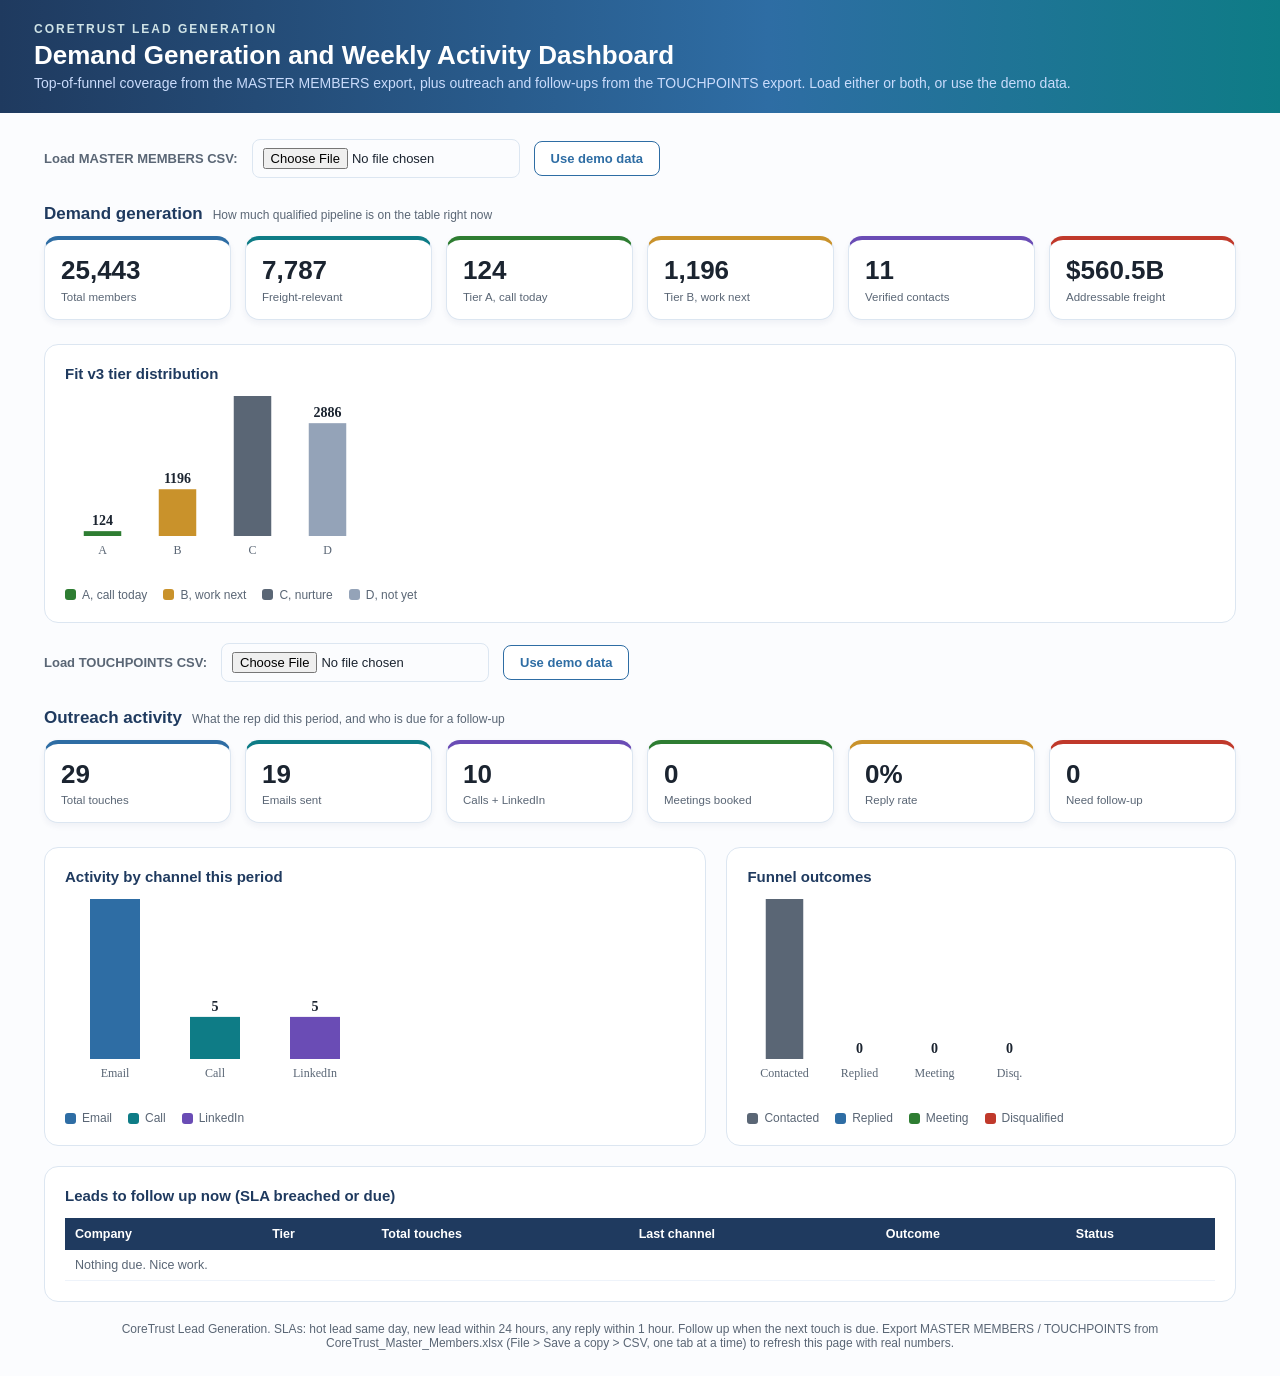
==== coretrust-leadgen/dashboard/CoreTrust_Activity_Dashboard.html @ 878b8ee4 "Add CoreTrust lead generation tracker, scoring pipeline, and Copilot agent kit Builds out the CoreTr" ====
<!DOCTYPE html><html lang="en"><head><meta charset="utf-8"/><meta name="viewport" content="width=device-width,initial-scale=1"/><title>CoreTrust Lead Gen, Weekly Activity Dashboard</title><style>
:root{--navy:#1F3A5F;--blue:#2E6DA4;--teal:#0E7C86;--purp:#6A4CB5;--green:#2E7D32;--gold:#C9922B;--red:#C0392B;--grey:#5A6675;--paper:#FBFCFE;--line:#DCE6F1}
*{box-sizing:border-box;margin:0;padding:0}body{font-family:'Segoe UI',Arial,sans-serif;background:var(--paper);color:#1B2430}
header{background:linear-gradient(90deg,var(--navy),var(--blue) 60%,var(--teal));color:#fff;padding:22px 34px}
header .k{font-size:12px;letter-spacing:2px;color:#CFE3E6;font-weight:700}header h1{font-size:26px;margin-top:4px}header .sub{color:#CADCFC;font-size:14px;margin-top:4px}
.wrap{max-width:1240px;margin:0 auto;padding:26px 24px}.bar{display:flex;gap:14px;flex-wrap:wrap;align-items:center;margin-bottom:16px}
.bar label{font-size:13px;color:var(--grey);font-weight:600}.bar input,.bar select{padding:8px 10px;border:1px solid var(--line);border-radius:8px;font-size:13px}
.btn{background:var(--blue);color:#fff;border:none;padding:9px 16px;border-radius:8px;font-weight:700;font-size:13px;cursor:pointer}.btn.ghost{background:#fff;color:var(--blue);border:1px solid var(--blue)}
.section-h{display:flex;align-items:baseline;gap:10px;margin:26px 0 12px}.section-h h2{font-size:17px;color:var(--navy)}.section-h span{font-size:12px;color:var(--grey)}
.kpis{display:grid;grid-template-columns:repeat(6,1fr);gap:14px;margin-bottom:24px}.kpi{background:#fff;border:1px solid var(--line);border-radius:14px;padding:16px;box-shadow:0 3px 6px rgba(31,58,95,.06)}
.kpi .v{font-size:26px;font-weight:800;line-height:1.1}.kpi .l{font-size:11.5px;color:var(--grey);margin-top:6px}
.kpi.b{border-top:4px solid var(--blue)}.kpi.t{border-top:4px solid var(--teal)}.kpi.p{border-top:4px solid var(--purp)}.kpi.g{border-top:4px solid var(--green)}.kpi.o{border-top:4px solid var(--gold)}.kpi.r{border-top:4px solid var(--red)}
.grid{display:grid;grid-template-columns:1.3fr 1fr;gap:20px}.card{background:#fff;border:1px solid var(--line);border-radius:14px;padding:20px;margin-bottom:20px}.card h3{font-size:15px;color:var(--navy);margin-bottom:14px}
.legend{display:flex;gap:16px;font-size:12px;color:var(--grey);margin-top:8px;flex-wrap:wrap}.legend span{display:inline-flex;align-items:center;gap:6px}.dot{width:11px;height:11px;border-radius:3px;display:inline-block}
table{width:100%;border-collapse:collapse;font-size:12.5px}th{background:var(--navy);color:#fff;text-align:left;padding:9px 10px;font-weight:700}td{padding:8px 10px;border-bottom:1px solid #EEF3FA}tr:nth-child(even) td{background:#F7FAFD}
.tag{display:inline-block;padding:2px 9px;border-radius:10px;font-size:11px;font-weight:700;color:#fff}.follow{color:var(--red);font-weight:800}.foot{color:var(--grey);font-size:12px;margin-top:18px;text-align:center}
@media(max-width:900px){.kpis{grid-template-columns:repeat(2,1fr)}.grid{grid-template-columns:1fr}}</style></head><body>
<header><div class="k">CORETRUST LEAD GENERATION</div><h1>Demand Generation and Weekly Activity Dashboard</h1><div class="sub">Top-of-funnel coverage from the MASTER MEMBERS export, plus outreach and follow-ups from the TOUCHPOINTS export. Load either or both, or use the demo data.</div></header>
<div class="wrap">

<div class="bar"><label>Load MASTER MEMBERS CSV:</label><input type="file" id="fileMaster" accept=".csv"/><button class="btn ghost" onclick="loadDemoMaster()">Use demo data</button></div>
<div class="section-h"><h2>Demand generation</h2><span>How much qualified pipeline is on the table right now</span></div>
<div class="kpis" id="kpisDemand"></div>
<div class="card"><h3>Fit v3 tier distribution</h3><canvas id="tierDist" height="180"></canvas><div class="legend"><span><i class="dot" style="background:#2E7D32"></i>A, call today</span><span><i class="dot" style="background:#C9922B"></i>B, work next</span><span><i class="dot" style="background:#5A6675"></i>C, nurture</span><span><i class="dot" style="background:#94a3b8"></i>D, not yet</span></div></div>

<div class="bar"><label>Load TOUCHPOINTS CSV:</label><input type="file" id="fileTouch" accept=".csv"/><button class="btn ghost" onclick="loadDemoTouch()">Use demo data</button></div>
<div class="section-h"><h2>Outreach activity</h2><span>What the rep did this period, and who is due for a follow-up</span></div>
<div class="kpis" id="kpis"></div><div class="grid">
<div class="card"><h3>Activity by channel this period</h3><canvas id="chan" height="200"></canvas><div class="legend"><span><i class="dot" style="background:#2E6DA4"></i>Email</span><span><i class="dot" style="background:#0E7C86"></i>Call</span><span><i class="dot" style="background:#6A4CB5"></i>LinkedIn</span></div></div>
<div class="card"><h3>Funnel outcomes</h3><canvas id="funnel" height="200"></canvas><div class="legend"><span><i class="dot" style="background:#5A6675"></i>Contacted</span><span><i class="dot" style="background:#2E6DA4"></i>Replied</span><span><i class="dot" style="background:#2E7D32"></i>Meeting</span><span><i class="dot" style="background:#C0392B"></i>Disqualified</span></div></div></div>
<div class="card"><h3>Leads to follow up now (SLA breached or due)</h3><table id="tbl"><thead><tr><th>Company</th><th>Tier</th><th>Total touches</th><th>Last channel</th><th>Outcome</th><th>Status</th></tr></thead><tbody></tbody></table></div>
<div class="foot">CoreTrust Lead Generation. SLAs: hot lead same day, new lead within 24 hours, any reply within 1 hour. Follow up when the next touch is due. Export MASTER MEMBERS / TOUCHPOINTS from CoreTrust_Master_Members.xlsx (File &gt; Save a copy &gt; CSV, one tab at a time) to refresh this page with real numbers.</div>
</div>
<script>
const TOUCH_SEED=[{"company": "American Tire Distributors", "tier": "A", "emails": 1, "calls": 0, "linkedin": 0, "outcome": "contacted", "channel": "Email", "days": 1}, {"company": "Solenis LLC", "tier": "A", "emails": 2, "calls": 1, "linkedin": 1, "outcome": "contacted", "channel": "Call", "days": 2}, {"company": "BlueTriton Brands", "tier": "A", "emails": 3, "calls": 0, "linkedin": 0, "outcome": "contacted", "channel": "Email", "days": 2}, {"company": "US Foods", "tier": "A", "emails": 1, "calls": 1, "linkedin": 1, "outcome": "contacted", "channel": "LinkedIn", "days": 3}, {"company": "Genuine Parts Company", "tier": "A", "emails": 2, "calls": 0, "linkedin": 0, "outcome": "contacted", "channel": "Call", "days": 4}, {"company": "Ecolab Inc.", "tier": "A", "emails": 3, "calls": 1, "linkedin": 1, "outcome": "contacted", "channel": "Email", "days": 1}, {"company": "Stryker Corporation", "tier": "A", "emails": 1, "calls": 0, "linkedin": 0, "outcome": "contacted", "channel": "Call", "days": 3}, {"company": "Berry Global", "tier": "A", "emails": 2, "calls": 1, "linkedin": 1, "outcome": "contacted", "channel": "Email", "days": 4}, {"company": "Parker-Hannifin", "tier": "A", "emails": 3, "calls": 0, "linkedin": 0, "outcome": "contacted", "channel": "LinkedIn", "days": 5}, {"company": "Kubota North America", "tier": "B", "emails": 1, "calls": 1, "linkedin": 1, "outcome": "contacted", "channel": "Call", "days": 2}];
const MASTER_SEED={total:25443,freight:7787,tierA:124,tierB:1196,tierC:3581,tierD:2886,verified:11,addressable:560493633821};
let DATA=[],MDATA=null;
function tc(t){return {A:'#2E7D32',B:'#C9922B',C:'#5A6675',D:'#94a3b8'}[t]||'#5A6675';}
function money(n){if(n>=1e9)return '$'+(n/1e9).toFixed(1)+'B';if(n>=1e6)return '$'+(n/1e6).toFixed(0)+'M';if(n>=1e3)return '$'+(n/1e3).toFixed(0)+'K';return '$'+Math.round(n);}
function loadDemoTouch(){DATA=TOUCH_SEED.slice();render();}
function loadDemoMaster(){MDATA=Object.assign({},MASTER_SEED);renderDemand();}
document.getElementById('fileTouch').addEventListener('change',e=>{const f=e.target.files[0];if(!f)return;const r=new FileReader();r.onload=ev=>{DATA=pc(ev.target.result);render();};r.readAsText(f);});
document.getElementById('fileMaster').addEventListener('change',e=>{const f=e.target.files[0];if(!f)return;const r=new FileReader();r.onload=ev=>{MDATA=pm(ev.target.result);renderDemand();};r.readAsText(f);});
function splitCsvLine(line){const out=[];let cur='',inQ=false;for(let i=0;i<line.length;i++){const c=line[i];if(c==='"'){if(inQ&&line[i+1]==='"'){cur+='"';i++;}else inQ=!inQ;}else if(c===','&&!inQ){out.push(cur);cur='';}else cur+=c;}out.push(cur);return out;}
function pc(t){const l=t.trim().split(/\r?\n/);const h=splitCsvLine(l[0]).map(s=>s.trim());const ix=n=>h.findIndex(x=>x.toLowerCase().includes(n));const iC=ix('company'),iT=ix('fit_tier'),iE=ix('emails_sent'),iCa=ix('calls_made'),iL=ix('linkedin_touches'),iO=ix('outcome'),iCh=ix('last_touch_channel'),iTot=ix('total_touches'),iS=ix('sla_status');return l.slice(1).filter(Boolean).map(x=>{const c=splitCsvLine(x);return {company:c[iC]||'',tier:(c[iT]||'').trim(),emails:+(c[iE]||0),calls:+(c[iCa]||0),linkedin:+(c[iL]||0),outcome:(c[iO]||'contacted').toLowerCase(),channel:c[iCh]||'Email',days:+(c[iTot]||1),sla:(c[iS]||'')};});}
function pm(t){const l=t.trim().split(/\r?\n/);const h=splitCsvLine(l[0]).map(s=>s.trim());const ix=n=>h.findIndex(x=>x.toLowerCase()===n.toLowerCase());const iFr=ix('Freight_Relevant'),iTier=ix('Fit_Tier'),iEmail=ix('Contact_Email'),iEst=ix('Est_Freight_Spend');let total=0,freight=0,tierA=0,tierB=0,tierC=0,tierD=0,verified=0,addressable=0;l.slice(1).filter(Boolean).forEach(x=>{const c=splitCsvLine(x);total++;const fr=(c[iFr]||'').trim().toLowerCase();const tier=(c[iTier]||'').trim();const email=(c[iEmail]||'');const est=+(c[iEst]||0);if(fr==='yes'){freight++;addressable+=est;}if(tier==='A')tierA++;else if(tier==='B')tierB++;else if(tier==='C')tierC++;else if(tier==='D')tierD++;if(email.includes('@'))verified++;});return {total,freight,tierA,tierB,tierC,tierD,verified,addressable};}
function render(){const d=DATA;const em=d.reduce((a,x)=>a+(x.emails||0),0),ca=d.reduce((a,x)=>a+(x.calls||0),0),li=d.reduce((a,x)=>a+(x.linkedin||0),0);const tot=em+ca+li;const rep=d.filter(x=>x.outcome==='replied'||x.outcome==='meeting').length;const mt=d.filter(x=>x.outcome==='meeting').length;const rr=tot?Math.round(rep/Math.max(d.length,1)*100):0;const fol=d.filter(x=>{const s=(x.sla||'').toUpperCase();return s.includes('OVERDUE')||s.includes('DUE')||x.days>=7;});
const K=[['b',tot,'Total touches'],['t',em,'Emails sent'],['p',ca+li,'Calls + LinkedIn'],['g',mt,'Meetings booked'],['o',rr+'%','Reply rate'],['r',fol.length,'Need follow-up']];document.getElementById('kpis').innerHTML=K.map(k=>'<div class="kpi '+k[0]+'"><div class="v">'+k[1]+'</div><div class="l">'+k[2]+'</div></div>').join('');
bars('chan',[['Email',em,'#2E6DA4'],['Call',ca,'#0E7C86'],['LinkedIn',li,'#6A4CB5']]);const oc={contacted:0,replied:0,meeting:0,disqualified:0};d.forEach(x=>{if(oc[x.outcome]!==undefined)oc[x.outcome]++;});bars('funnel',[['Contacted',oc.contacted,'#5A6675'],['Replied',oc.replied,'#2E6DA4'],['Meeting',oc.meeting,'#2E7D32'],['Disq.',oc.disqualified,'#C0392B']]);
document.querySelector('#tbl tbody').innerHTML=fol.map(x=>'<tr><td>'+x.company+'</td><td><span class="tag" style="background:'+tc(x.tier)+'">'+(x.tier||'-')+'</span></td><td>'+x.days+'</td><td>'+x.channel+'</td><td>'+x.outcome+'</td><td class="follow">FOLLOW UP</td></tr>').join('')||'<tr><td colspan=6 style="color:#5A6675">Nothing due. Nice work.</td></tr>';}
function renderDemand(){const m=MDATA;if(!m)return;
const K=[['b',m.total.toLocaleString(),'Total members'],['t',m.freight.toLocaleString(),'Freight-relevant'],['g',m.tierA.toLocaleString(),'Tier A, call today'],['o',m.tierB.toLocaleString(),'Tier B, work next'],['p',m.verified.toLocaleString(),'Verified contacts'],['r',money(m.addressable),'Addressable freight']];
document.getElementById('kpisDemand').innerHTML=K.map(k=>'<div class="kpi '+k[0]+'"><div class="v">'+k[1]+'</div><div class="l">'+k[2]+'</div></div>').join('');
bars('tierDist',[['A',m.tierA,'#2E7D32'],['B',m.tierB,'#C9922B'],['C',m.tierC,'#5A6675'],['D',m.tierD,'#94a3b8']]);}
function bars(id,rows){const c=document.getElementById(id),x=c.getContext('2d');const W=c.width=c.clientWidth,H=c.height;x.clearRect(0,0,W,H);const mx=Math.max(1,...rows.map(r=>r[1]));const bw=W/rows.length*0.5,pad=40;rows.forEach((r,i)=>{const px=(i+0.5)*(W/rows.length)-bw/2,h=(H-pad)*(r[1]/mx);x.fillStyle=r[2];x.fillRect(px,H-pad-h,bw,h);x.fillStyle='#1B2430';x.font='bold 14px Segoe UI';x.textAlign='center';x.fillText(r[1],px+bw/2,H-pad-h-6);x.fillStyle='#5A6675';x.font='12px Segoe UI';x.fillText(r[0],px+bw/2,H-pad+18);});}
loadDemoMaster();loadDemoTouch();
</script></body></html>
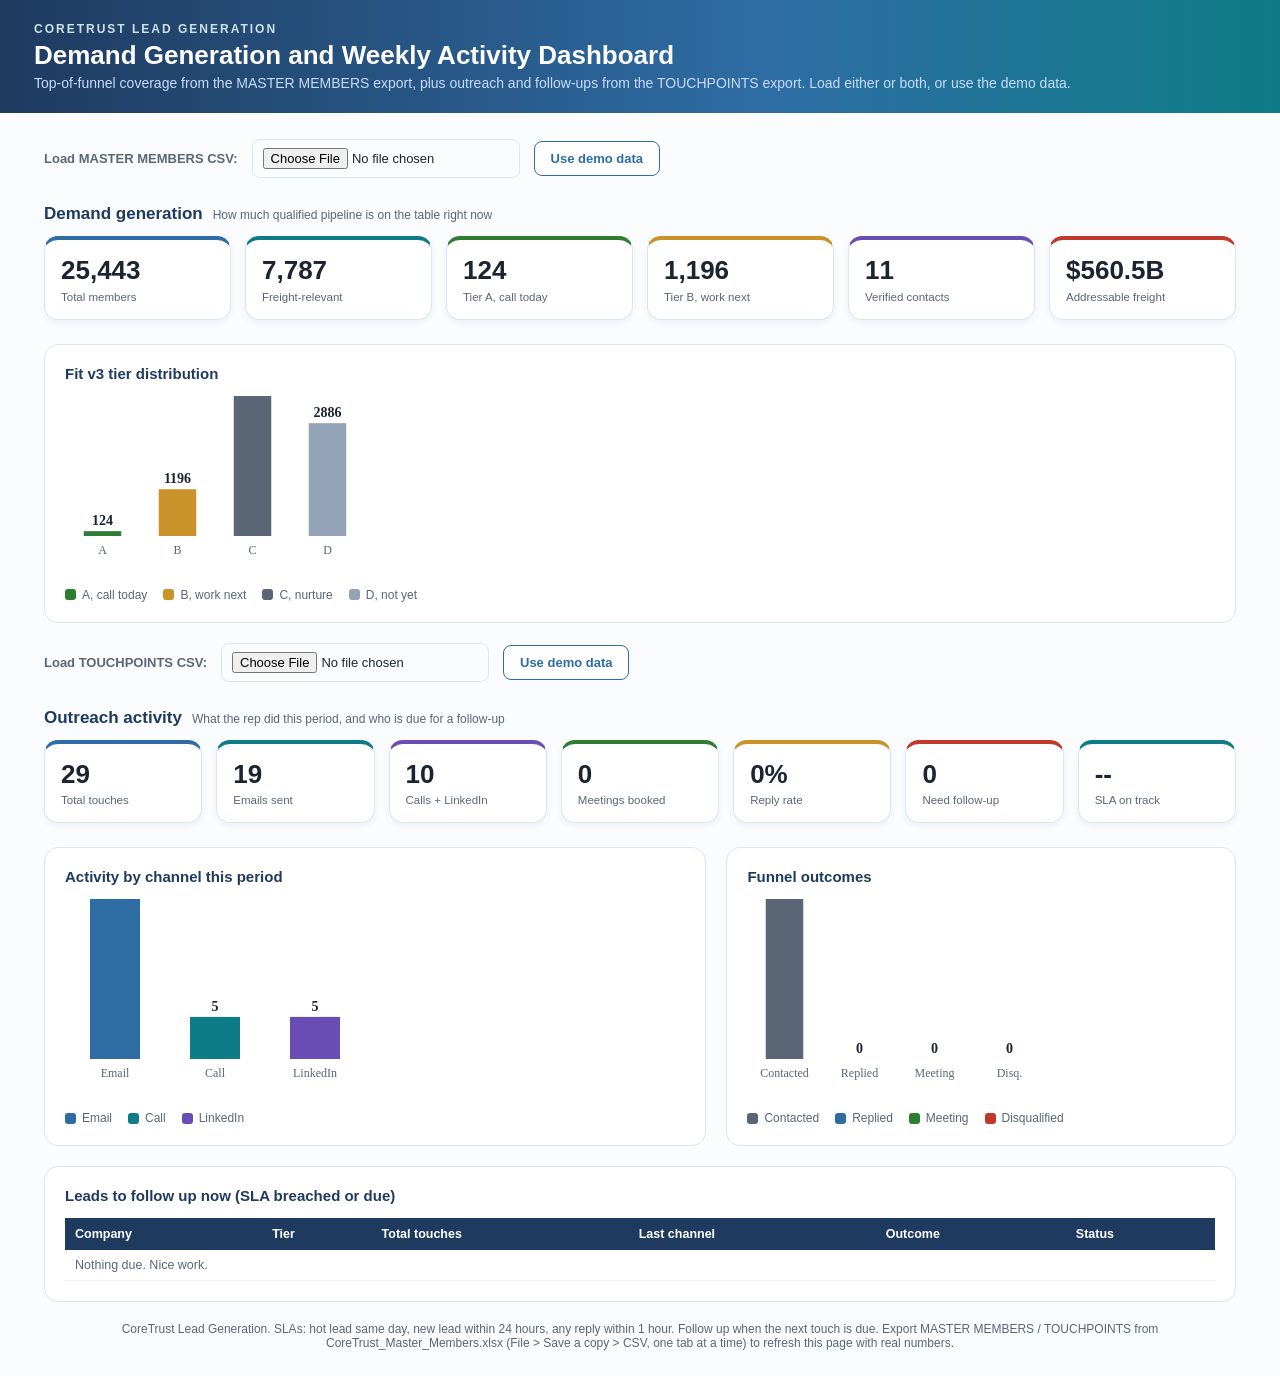
==== commit 23768cb9: "Align the entire build with the SDR Playbook (canonical source of truth) Adds docs/CoreTrust_SDR_Pla" ====
--- a/coretrust-leadgen/dashboard/CoreTrust_Activity_Dashboard.html
+++ b/coretrust-leadgen/dashboard/CoreTrust_Activity_Dashboard.html
@@ -7,7 +7,7 @@
 .bar label{font-size:13px;color:var(--grey);font-weight:600}.bar input,.bar select{padding:8px 10px;border:1px solid var(--line);border-radius:8px;font-size:13px}
 .btn{background:var(--blue);color:#fff;border:none;padding:9px 16px;border-radius:8px;font-weight:700;font-size:13px;cursor:pointer}.btn.ghost{background:#fff;color:var(--blue);border:1px solid var(--blue)}
 .section-h{display:flex;align-items:baseline;gap:10px;margin:26px 0 12px}.section-h h2{font-size:17px;color:var(--navy)}.section-h span{font-size:12px;color:var(--grey)}
-.kpis{display:grid;grid-template-columns:repeat(6,1fr);gap:14px;margin-bottom:24px}.kpi{background:#fff;border:1px solid var(--line);border-radius:14px;padding:16px;box-shadow:0 3px 6px rgba(31,58,95,.06)}
+.kpis{display:grid;grid-template-columns:repeat(auto-fit,minmax(140px,1fr));gap:14px;margin-bottom:24px}.kpi{background:#fff;border:1px solid var(--line);border-radius:14px;padding:16px;box-shadow:0 3px 6px rgba(31,58,95,.06)}
 .kpi .v{font-size:26px;font-weight:800;line-height:1.1}.kpi .l{font-size:11.5px;color:var(--grey);margin-top:6px}
 .kpi.b{border-top:4px solid var(--blue)}.kpi.t{border-top:4px solid var(--teal)}.kpi.p{border-top:4px solid var(--purp)}.kpi.g{border-top:4px solid var(--green)}.kpi.o{border-top:4px solid var(--gold)}.kpi.r{border-top:4px solid var(--red)}
 .grid{display:grid;grid-template-columns:1.3fr 1fr;gap:20px}.card{background:#fff;border:1px solid var(--line);border-radius:14px;padding:20px;margin-bottom:20px}.card h3{font-size:15px;color:var(--navy);margin-bottom:14px}
@@ -45,7 +45,8 @@
 function pc(t){const l=t.trim().split(/\r?\n/);const h=splitCsvLine(l[0]).map(s=>s.trim());const ix=n=>h.findIndex(x=>x.toLowerCase().includes(n));const iC=ix('company'),iT=ix('fit_tier'),iE=ix('emails_sent'),iCa=ix('calls_made'),iL=ix('linkedin_touches'),iO=ix('outcome'),iCh=ix('last_touch_channel'),iTot=ix('total_touches'),iS=ix('sla_status');return l.slice(1).filter(Boolean).map(x=>{const c=splitCsvLine(x);return {company:c[iC]||'',tier:(c[iT]||'').trim(),emails:+(c[iE]||0),calls:+(c[iCa]||0),linkedin:+(c[iL]||0),outcome:(c[iO]||'contacted').toLowerCase(),channel:c[iCh]||'Email',days:+(c[iTot]||1),sla:(c[iS]||'')};});}
 function pm(t){const l=t.trim().split(/\r?\n/);const h=splitCsvLine(l[0]).map(s=>s.trim());const ix=n=>h.findIndex(x=>x.toLowerCase()===n.toLowerCase());const iFr=ix('Freight_Relevant'),iTier=ix('Fit_Tier'),iEmail=ix('Contact_Email'),iEst=ix('Est_Freight_Spend');let total=0,freight=0,tierA=0,tierB=0,tierC=0,tierD=0,verified=0,addressable=0;l.slice(1).filter(Boolean).forEach(x=>{const c=splitCsvLine(x);total++;const fr=(c[iFr]||'').trim().toLowerCase();const tier=(c[iTier]||'').trim();const email=(c[iEmail]||'');const est=+(c[iEst]||0);if(fr==='yes'){freight++;addressable+=est;}if(tier==='A')tierA++;else if(tier==='B')tierB++;else if(tier==='C')tierC++;else if(tier==='D')tierD++;if(email.includes('@'))verified++;});return {total,freight,tierA,tierB,tierC,tierD,verified,addressable};}
 function render(){const d=DATA;const em=d.reduce((a,x)=>a+(x.emails||0),0),ca=d.reduce((a,x)=>a+(x.calls||0),0),li=d.reduce((a,x)=>a+(x.linkedin||0),0);const tot=em+ca+li;const rep=d.filter(x=>x.outcome==='replied'||x.outcome==='meeting').length;const mt=d.filter(x=>x.outcome==='meeting').length;const rr=tot?Math.round(rep/Math.max(d.length,1)*100):0;const fol=d.filter(x=>{const s=(x.sla||'').toUpperCase();return s.includes('OVERDUE')||s.includes('DUE')||x.days>=7;});
-const K=[['b',tot,'Total touches'],['t',em,'Emails sent'],['p',ca+li,'Calls + LinkedIn'],['g',mt,'Meetings booked'],['o',rr+'%','Reply rate'],['r',fol.length,'Need follow-up']];document.getElementById('kpis').innerHTML=K.map(k=>'<div class="kpi '+k[0]+'"><div class="v">'+k[1]+'</div><div class="l">'+k[2]+'</div></div>').join('');
+const slaKnown=d.filter(x=>x.sla);const slaOk=slaKnown.filter(x=>(x.sla||'').toUpperCase()==='ON TRACK').length;const slaPct=slaKnown.length?Math.round(slaOk/slaKnown.length*100):null;
+const K=[['b',tot,'Total touches'],['t',em,'Emails sent'],['p',ca+li,'Calls + LinkedIn'],['g',mt,'Meetings booked'],['o',rr+'%','Reply rate'],['r',fol.length,'Need follow-up'],['t',slaPct===null?'--':slaPct+'%','SLA on track']];document.getElementById('kpis').innerHTML=K.map(k=>'<div class="kpi '+k[0]+'"><div class="v">'+k[1]+'</div><div class="l">'+k[2]+'</div></div>').join('');
 bars('chan',[['Email',em,'#2E6DA4'],['Call',ca,'#0E7C86'],['LinkedIn',li,'#6A4CB5']]);const oc={contacted:0,replied:0,meeting:0,disqualified:0};d.forEach(x=>{if(oc[x.outcome]!==undefined)oc[x.outcome]++;});bars('funnel',[['Contacted',oc.contacted,'#5A6675'],['Replied',oc.replied,'#2E6DA4'],['Meeting',oc.meeting,'#2E7D32'],['Disq.',oc.disqualified,'#C0392B']]);
 document.querySelector('#tbl tbody').innerHTML=fol.map(x=>'<tr><td>'+x.company+'</td><td><span class="tag" style="background:'+tc(x.tier)+'">'+(x.tier||'-')+'</span></td><td>'+x.days+'</td><td>'+x.channel+'</td><td>'+x.outcome+'</td><td class="follow">FOLLOW UP</td></tr>').join('')||'<tr><td colspan=6 style="color:#5A6675">Nothing due. Nice work.</td></tr>';}
 function renderDemand(){const m=MDATA;if(!m)return;
